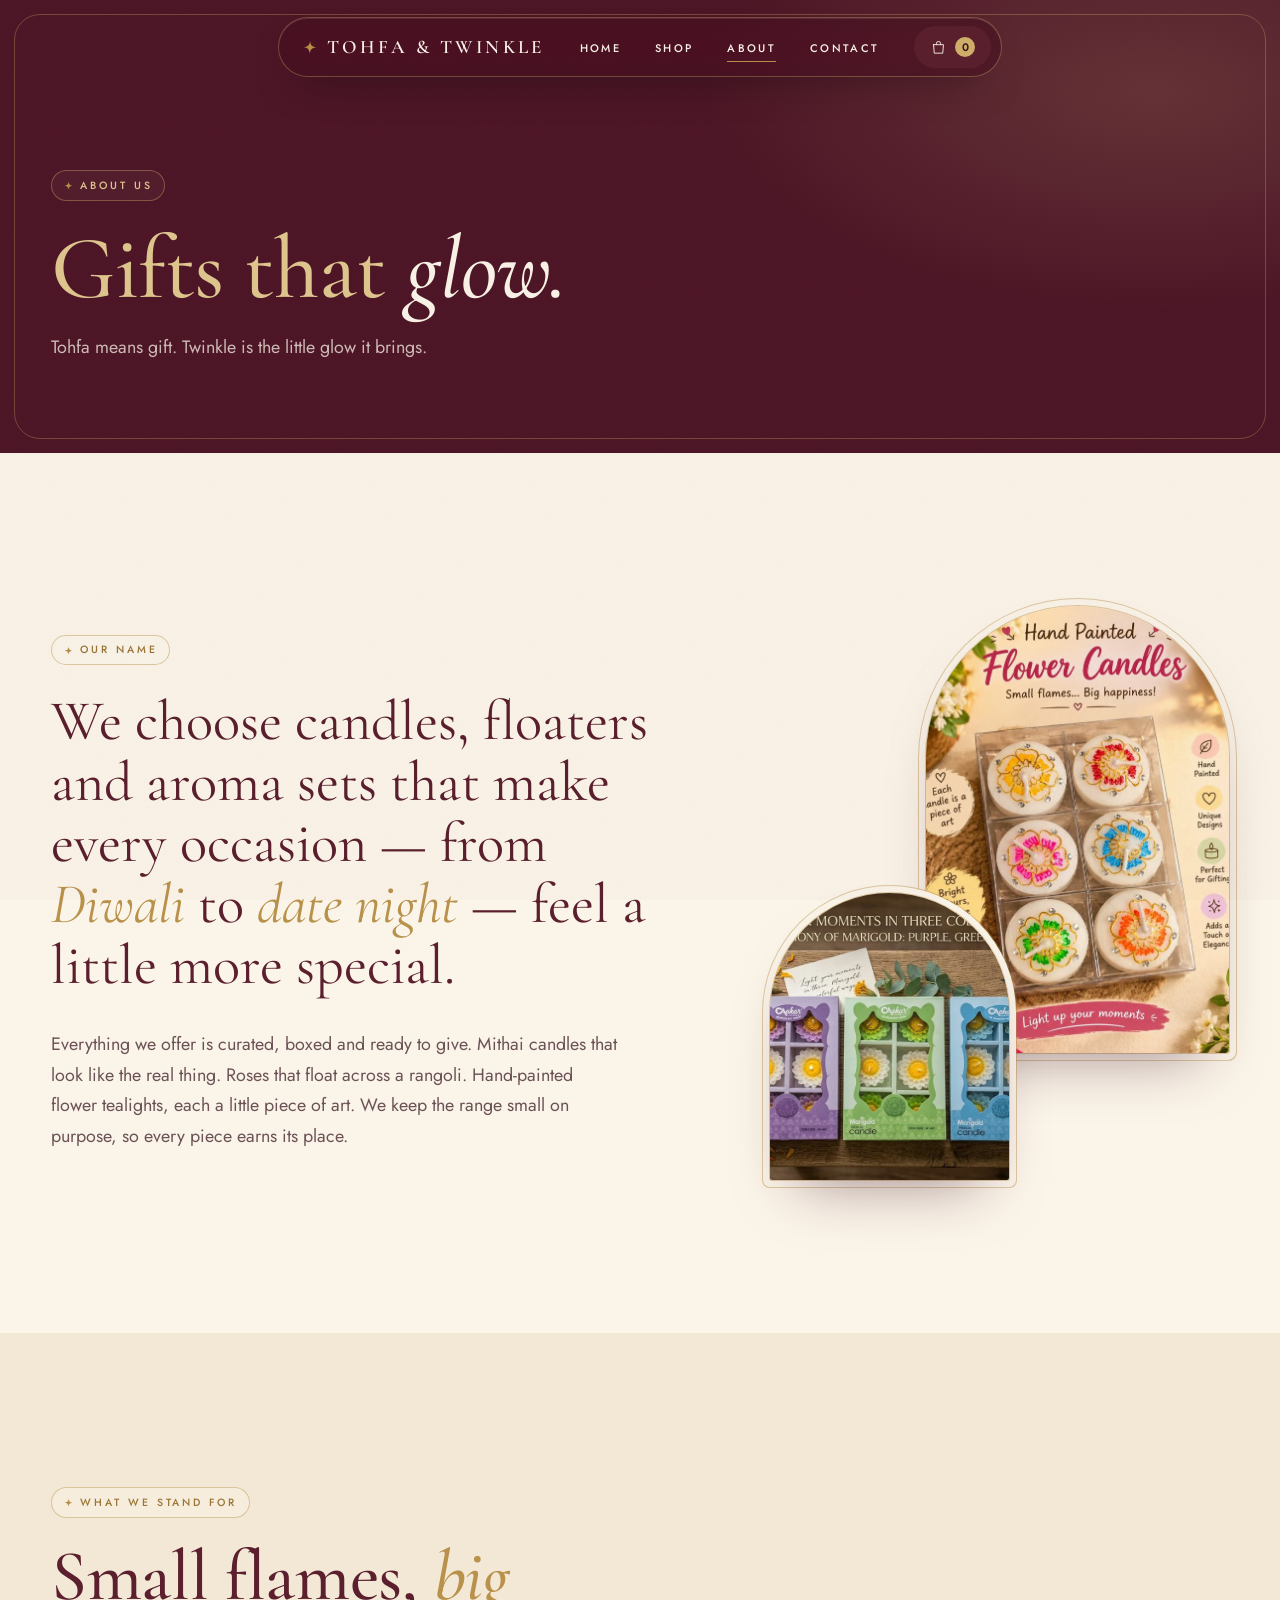
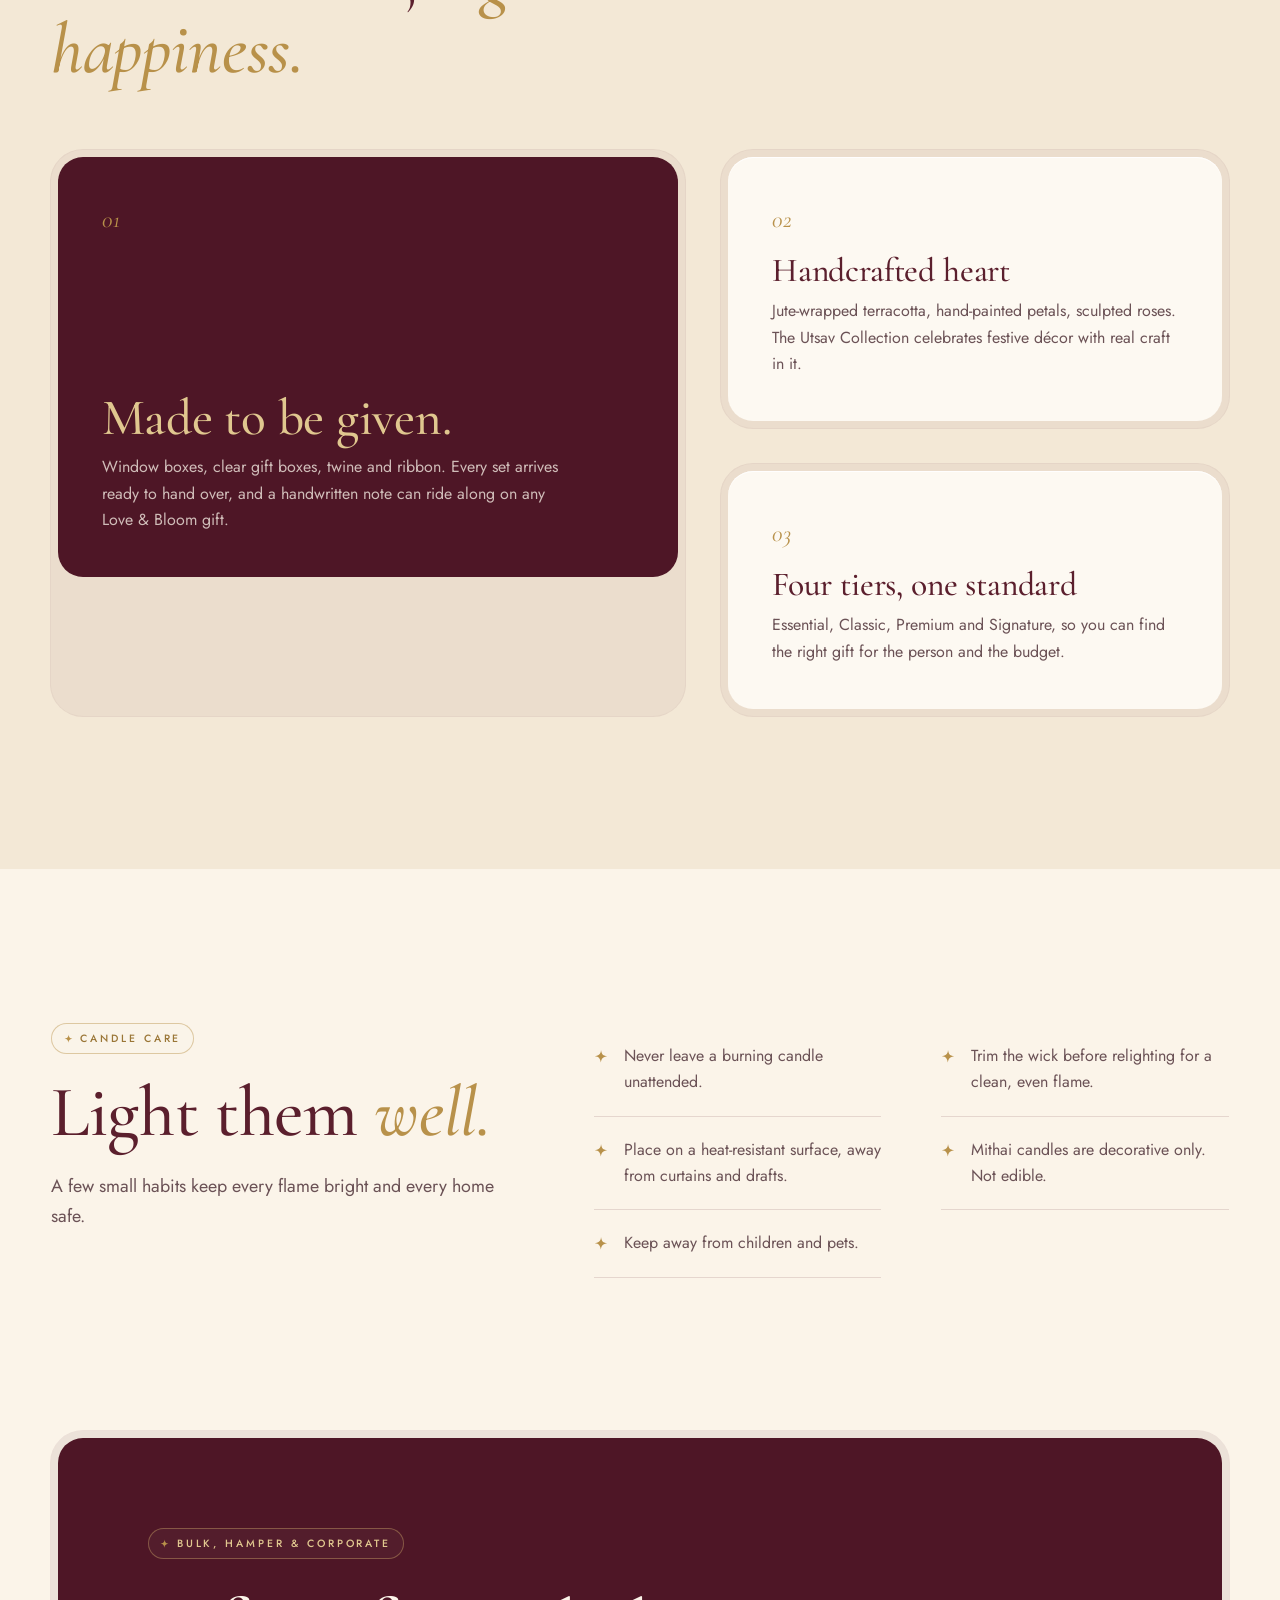
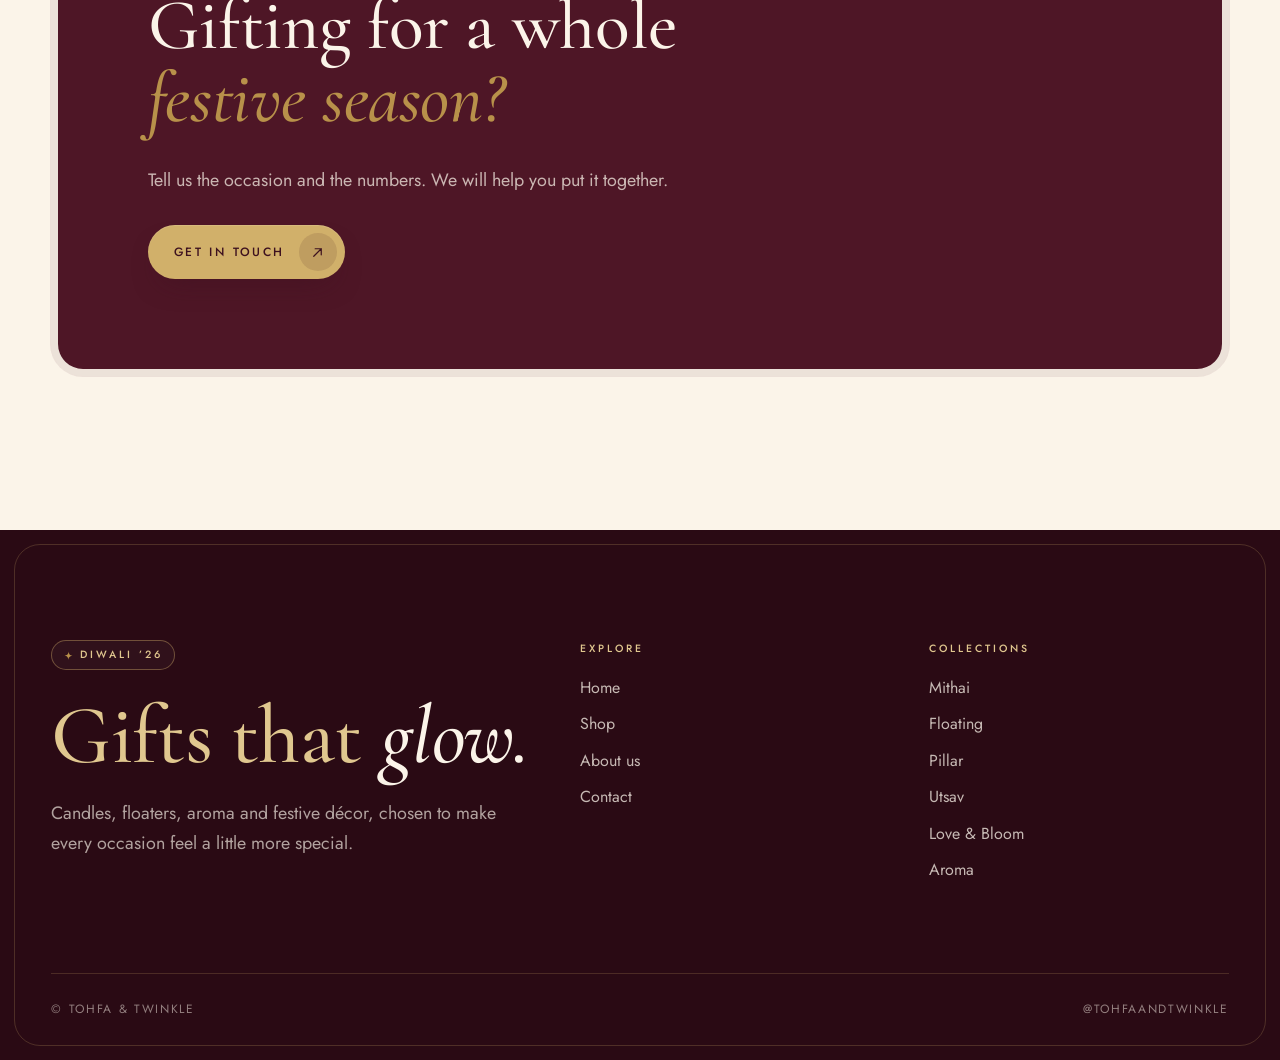
==== about.html @ af189e27 "Tohfa & Twinkle demo storefront Co-Authored-By: Claude Sonnet 5.5 <noreply@anthropic.com>" ====
<!doctype html>
<html lang="en" class="no-js">
<head>
<meta charset="utf-8">
<meta name="viewport" content="width=device-width,initial-scale=1,viewport-fit=cover">
<title>About Us — Tohfa & Twinkle</title>
<meta name="description" content="Tohfa means gift; twinkle is the little glow it brings. Meet the curated candles, floaters and aroma sets behind Tohfa & Twinkle.">
<meta name="theme-color" content="#4e1626">
<meta property="og:title" content="About Us — Tohfa & Twinkle">
<meta property="og:description" content="Tohfa means gift; twinkle is the little glow it brings. Meet the curated candles, floaters and aroma sets behind Tohfa & Twinkle.">
<meta property="og:image" content="img/ladoo.jpg">
<link rel="icon" href="favicon.svg" type="image/svg+xml">
<link rel="preconnect" href="https://fonts.googleapis.com">
<link rel="preconnect" href="https://fonts.gstatic.com" crossorigin>
<link href="https://fonts.googleapis.com/css2?family=Cormorant+Garamond:ital,wght@0,400;0,500;0,600;1,400;1,500&family=Jost:wght@400;500;600&display=swap" rel="stylesheet">
<link rel="stylesheet" href="css/styles.css">
</head>
<body data-page="about">
<header class="nav">
  <div class="nav-pill">
    <a class="brand" href="index.html" aria-label="Tohfa &amp; Twinkle home"><svg class="spark" viewBox="0 0 24 24" fill="currentColor" aria-hidden="true"><path d="M12 1.5C12.7 6.7 14.5 9.9 17.6 11.2C19.2 11.9 21 12.2 22.5 12.5C17.2 13.4 14.1 15.2 12.9 18.3C12.3 19.8 12 21.5 11.7 23C10.8 17.7 9 14.6 5.900 13.400C4.400 12.800 2.700 12.500 1.500 12.300C6.800 11.400 9.900 9.600 11.100 6.500C11.700 5 12 3.200 12 1.500Z"/></svg><span>TOHFA &amp; TWINKLE</span></a>
    <ul class="nav-links"><li><a href="index.html">Home</a></li><li><a href="shop.html">Shop</a></li><li><a href="about.html" aria-current=page>About</a></li><li><a href="contact.html">Contact</a></li></ul>
    <button class="cart-btn" data-cart-open aria-label="Open your gift box"><svg viewBox="0 0 24 24" fill="none" stroke="currentColor" stroke-width="1.3" stroke-linecap="round" stroke-linejoin="round" aria-hidden="true"><path d="M5 8h14l-1 12H6L5 8z"/><path d="M9 8V6.500a3 3 0 016 0V8"/></svg><span class="cart-count" data-cart-count>0</span></button>
    <button class="burger" aria-label="Menu" aria-expanded="false"><i></i><i></i></button>
  </div>
</header>
<nav class="overlay-menu" aria-label="Mobile">
  <a href="index.html" style="--i:0">Home</a><a href="shop.html" style="--i:1">Shop</a><a href="about.html" style="--i:2">About</a><a href="contact.html" style="--i:3">Contact</a>
  <small>@tohfaandtwinkle</small>
</nav>
<main id="main">
<section class="phead" data-dark>
  <div class="wrap">
    <span class="eyebrow dark rv"><svg class="spark" viewBox="0 0 24 24" fill="currentColor" aria-hidden="true"><path d="M12 1.5C12.7 6.7 14.5 9.9 17.6 11.2C19.2 11.9 21 12.2 22.5 12.5C17.2 13.4 14.1 15.2 12.9 18.3C12.3 19.8 12 21.5 11.7 23C10.8 17.7 9 14.6 5.900 13.400C4.400 12.800 2.700 12.500 1.500 12.300C6.800 11.400 9.900 9.600 11.100 6.500C11.700 5 12 3.200 12 1.500Z"/></svg>About us</span>
    <h1 class="rv" style="--i:1">Gifts that <em class="gold-i" style="color:var(--cream-100)">glow.</em></h1>
    <p class="lede rv" style="--i:2;max-width:56ch">Tohfa means gift. Twinkle is the little glow it brings.</p>
  </div>
</section>

<section class="section">
  <div class="wrap story">
    <div>
      <span class="eyebrow rv"><svg class="spark" viewBox="0 0 24 24" fill="currentColor" aria-hidden="true"><path d="M12 1.5C12.7 6.7 14.5 9.9 17.6 11.2C19.2 11.9 21 12.2 22.5 12.5C17.2 13.4 14.1 15.2 12.9 18.3C12.3 19.8 12 21.5 11.7 23C10.8 17.7 9 14.6 5.900 13.400C4.400 12.800 2.700 12.500 1.500 12.300C6.800 11.400 9.900 9.600 11.100 6.500C11.700 5 12 3.200 12 1.500Z"/></svg>Our name</span>
      <p class="bigq rv" style="--i:1;margin-top:26px">We choose candles, floaters and aroma sets that make every occasion &mdash; from <em>Diwali</em> to <em>date night</em> &mdash; feel a little more special.</p>
      <p class="lede rv" style="--i:2;margin-top:34px">Everything we offer is curated, boxed and ready to give. Mithai candles that look like the real thing. Roses that float across a rangoli. Hand-painted flower tealights, each a little piece of art. We keep the range small on purpose, so every piece earns its place.</p>
    </div>
    <div class="collage rv" style="--i:1" aria-hidden="true">
      <div class="arch a1"><img src="img/phool.jpg" alt="" loading="lazy" width="750" height="1000"></div>
      <div class="arch a2"><img src="img/marigold.jpg" alt="" loading="lazy" width="1000" height="750"></div>
    </div>
  </div>
</section>

<section class="section" style="background:var(--cream-200)">
  <div class="wrap">
    <div style="max-width:720px;margin-bottom:64px">
      <span class="eyebrow rv"><svg class="spark" viewBox="0 0 24 24" fill="currentColor" aria-hidden="true"><path d="M12 1.5C12.7 6.7 14.5 9.9 17.6 11.2C19.2 11.9 21 12.2 22.5 12.5C17.2 13.4 14.1 15.2 12.9 18.3C12.3 19.8 12 21.5 11.7 23C10.8 17.7 9 14.6 5.900 13.400C4.400 12.800 2.700 12.500 1.500 12.300C6.800 11.400 9.900 9.600 11.100 6.500C11.700 5 12 3.200 12 1.500Z"/></svg>What we stand for</span>
      <h2 class="display-l rv" style="--i:1;margin-top:22px">Small flames, <em class="gold-i">big happiness.</em></h2>
    </div>
    <div class="values">
      <div class="bezel on-dark rv" style="padding:7px"><div class="core val tall" style="border-radius:calc(2rem - 7px);box-shadow:none">
        <span class="num">01</span>
        <div><h3>Made to be given.</h3><p>Window boxes, clear gift boxes, twine and ribbon. Every set arrives ready to hand over, and a handwritten note can ride along on any Love &amp; Bloom gift.</p></div>
      </div></div>
      <div class="col">
        <div class="bezel rv" style="--i:1"><div class="core val"><span class="num">02</span><h3>Handcrafted heart</h3><p>Jute-wrapped terracotta, hand-painted petals, sculpted roses. The Utsav Collection celebrates festive d&eacute;cor with real craft in it.</p></div></div>
        <div class="bezel rv" style="--i:2"><div class="core val"><span class="num">03</span><h3>Four tiers, one standard</h3><p>Essential, Classic, Premium and Signature, so you can find the right gift for the person and the budget.</p></div></div>
      </div>
    </div>
  </div>
</section>

<section class="section">
  <div class="wrap split">
    <div class="sticky">
      <span class="eyebrow rv"><svg class="spark" viewBox="0 0 24 24" fill="currentColor" aria-hidden="true"><path d="M12 1.5C12.7 6.7 14.5 9.9 17.6 11.2C19.2 11.9 21 12.2 22.5 12.5C17.2 13.4 14.1 15.2 12.9 18.3C12.3 19.8 12 21.5 11.7 23C10.8 17.7 9 14.6 5.900 13.400C4.400 12.800 2.700 12.500 1.500 12.300C6.800 11.400 9.900 9.600 11.100 6.500C11.700 5 12 3.200 12 1.500Z"/></svg>Candle care</span>
      <h2 class="display-l rv" style="--i:1;margin:22px 0 22px">Light them <em class="gold-i">well.</em></h2>
      <p class="lede rv" style="--i:2">A few small habits keep every flame bright and every home safe.</p>
    </div>
    <ul class="care"><li class="rv"><svg class="spark" viewBox="0 0 24 24" fill="currentColor" aria-hidden="true"><path d="M12 1.5C12.7 6.7 14.5 9.9 17.6 11.2C19.2 11.9 21 12.2 22.5 12.5C17.2 13.4 14.1 15.2 12.9 18.3C12.3 19.8 12 21.5 11.7 23C10.8 17.7 9 14.6 5.900 13.400C4.400 12.800 2.700 12.500 1.500 12.300C6.800 11.400 9.900 9.600 11.100 6.500C11.700 5 12 3.200 12 1.500Z"/></svg><span>Never leave a burning candle unattended.</span></li><li class="rv"><svg class="spark" viewBox="0 0 24 24" fill="currentColor" aria-hidden="true"><path d="M12 1.5C12.7 6.7 14.5 9.9 17.6 11.2C19.2 11.9 21 12.2 22.5 12.5C17.2 13.4 14.1 15.2 12.9 18.3C12.3 19.8 12 21.5 11.7 23C10.8 17.7 9 14.6 5.900 13.400C4.400 12.800 2.700 12.500 1.500 12.300C6.800 11.400 9.900 9.600 11.100 6.500C11.700 5 12 3.200 12 1.500Z"/></svg><span>Place on a heat-resistant surface, away from curtains and drafts.</span></li><li class="rv"><svg class="spark" viewBox="0 0 24 24" fill="currentColor" aria-hidden="true"><path d="M12 1.5C12.7 6.7 14.5 9.9 17.6 11.2C19.2 11.9 21 12.2 22.5 12.5C17.2 13.4 14.1 15.2 12.9 18.3C12.3 19.8 12 21.5 11.7 23C10.8 17.7 9 14.6 5.900 13.400C4.400 12.800 2.700 12.500 1.500 12.300C6.800 11.400 9.900 9.600 11.100 6.500C11.700 5 12 3.200 12 1.500Z"/></svg><span>Keep away from children and pets.</span></li><li class="rv"><svg class="spark" viewBox="0 0 24 24" fill="currentColor" aria-hidden="true"><path d="M12 1.5C12.7 6.7 14.5 9.9 17.6 11.2C19.2 11.9 21 12.2 22.5 12.5C17.2 13.4 14.1 15.2 12.9 18.3C12.3 19.8 12 21.5 11.7 23C10.8 17.7 9 14.6 5.900 13.400C4.400 12.800 2.700 12.500 1.500 12.300C6.800 11.400 9.900 9.600 11.100 6.500C11.700 5 12 3.200 12 1.500Z"/></svg><span>Trim the wick before relighting for a clean, even flame.</span></li><li class="rv"><svg class="spark" viewBox="0 0 24 24" fill="currentColor" aria-hidden="true"><path d="M12 1.5C12.7 6.7 14.5 9.9 17.6 11.2C19.2 11.9 21 12.2 22.5 12.5C17.2 13.4 14.1 15.2 12.9 18.3C12.3 19.8 12 21.5 11.7 23C10.8 17.7 9 14.6 5.900 13.400C4.400 12.800 2.700 12.500 1.500 12.300C6.800 11.400 9.900 9.600 11.100 6.500C11.700 5 12 3.200 12 1.500Z"/></svg><span>Mithai candles are decorative only. Not edible.</span></li></ul>
  </div>
</section>

<section class="section" style="padding-top:0">
  <div class="wrap">
    <div class="bezel on-dark rv" style="padding:7px;background:rgba(61,17,31,.08)"><div class="core on-dark" style="background:var(--ox-800);padding:clamp(40px,7vw,100px);display:grid;gap:30px;justify-items:start;border-radius:calc(2rem - 7px);box-shadow:none">
      <span class="eyebrow dark"><svg class="spark" viewBox="0 0 24 24" fill="currentColor" aria-hidden="true"><path d="M12 1.5C12.7 6.7 14.5 9.9 17.6 11.2C19.2 11.9 21 12.2 22.5 12.5C17.2 13.4 14.1 15.2 12.9 18.3C12.3 19.8 12 21.5 11.7 23C10.8 17.7 9 14.6 5.900 13.400C4.400 12.800 2.700 12.500 1.500 12.300C6.800 11.400 9.900 9.600 11.100 6.500C11.700 5 12 3.200 12 1.500Z"/></svg>Bulk, hamper &amp; corporate</span>
      <h2 class="display-l" style="max-width:16ch">Gifting for a whole <em class="gold-i">festive season?</em></h2>
      <p class="lede">Tell us the occasion and the numbers. We will help you put it together.</p>
      <a class="btn gold" href="contact.html"><span>Get in touch</span><span class="ic"><svg viewBox="0 0 16 16" fill="none" stroke="currentColor" stroke-width="1.3" stroke-linecap="round" stroke-linejoin="round" aria-hidden="true"><path d="M4 12L12 4M5.500 4H12v6.500"/></svg></span></a>
    </div></div>
  </div>
</section>
</main>
<footer class="footer">
  <div class="wrap">
    <div class="fgrid">
      <div>
        <span class="eyebrow dark"><svg class="spark" viewBox="0 0 24 24" fill="currentColor" aria-hidden="true"><path d="M12 1.5C12.7 6.7 14.5 9.9 17.6 11.2C19.2 11.9 21 12.2 22.5 12.5C17.2 13.4 14.1 15.2 12.9 18.3C12.3 19.8 12 21.5 11.7 23C10.8 17.7 9 14.6 5.900 13.400C4.400 12.800 2.700 12.500 1.500 12.300C6.800 11.400 9.900 9.600 11.100 6.500C11.700 5 12 3.200 12 1.500Z"/></svg>Diwali &rsquo;26</span>
        <h2 style="margin-top:26px">Gifts that <em class="gold-i">glow.</em></h2>
        <p class="lede" style="margin-top:22px;color:rgba(251,244,233,.65)">Candles, floaters, aroma and festive d&eacute;cor, chosen to make every occasion feel a little more special.</p>
      </div>
      <div>
        <h5>Explore</h5>
        <ul><li><a href="index.html">Home</a></li><li><a href="shop.html">Shop</a></li><li><a href="about.html">About us</a></li><li><a href="contact.html">Contact</a></li></ul>
      </div>
      <div>
        <h5>Collections</h5>
        <ul><li><a href="shop.html?c=mithai">Mithai</a></li><li><a href="shop.html?c=floating">Floating</a></li><li><a href="shop.html?c=pillar">Pillar</a></li><li><a href="shop.html?c=utsav">Utsav</a></li><li><a href="shop.html?c=love">Love &amp; Bloom</a></li><li><a href="shop.html?c=aroma">Aroma</a></li></ul>
      </div>
    </div>
    <div class="fbase"><span>&copy; Tohfa &amp; Twinkle</span><a href="https://instagram.com/tohfaandtwinkle" target="_blank" rel="noopener">@tohfaandtwinkle</a></div>
  </div>
</footer>
<script src="js/config.js"></script>
<script src="js/catalog.js"></script>
<script src="js/main.js"></script>
</body>
</html>
---- css/styles.css ----
/* Tohfa & Twinkle — Editorial Luxury
   Palette sampled from the Diwali '26 catalogue: oxblood, antique gold, cream, sand. */
:root{
  --ox-950:#2a0a14; --ox-900:#3d111f; --ox-800:#4e1626; --ox-700:#5b1f2d; --ox-600:#74303f;
  --gold-300:#e0c78f; --gold-400:#d1b06a; --gold-500:#b8914a; --gold-600:#9a7637;
  --cream-50:#fdf9f2; --cream-100:#fbf4e9; --cream-200:#f3e8d6; --sand-300:#e8d8bd; --sand-500:#c9b08a;
  --ink:#2b1a1d; --ink-soft:#6b5256;
  --line:rgba(91,31,45,.14); --line-gold:rgba(184,145,74,.45);
  --ease:cubic-bezier(.32,.72,0,1);
  --f-display:"Cormorant Garamond","Times New Roman",serif;
  --f-body:"Jost","Helvetica Neue",sans-serif;
  --shadow-soft:0 30px 60px -28px rgba(61,17,31,.35);
  --gutter:clamp(16px,4vw,56px);
}
*,*::before,*::after{box-sizing:border-box}
html{scroll-behavior:smooth;-webkit-text-size-adjust:100%}
body{margin:0;background:var(--cream-100);color:var(--ink);font-family:var(--f-body);font-size:16px;line-height:1.65;font-weight:400;-webkit-font-smoothing:antialiased;overflow-x:hidden}
img{display:block;max-width:100%;height:auto}
a{color:inherit;text-decoration:none}
button{font:inherit;color:inherit;background:none;border:0;cursor:pointer;padding:0}
h1,h2,h3,h4{font-family:var(--f-display);font-weight:500;line-height:1.02;margin:0;letter-spacing:-.005em;color:var(--ox-700)}
p{margin:0}
:focus-visible{outline:2px solid var(--gold-500);outline-offset:3px;border-radius:6px}
.sr{position:absolute;width:1px;height:1px;overflow:hidden;clip:rect(0 0 0 0);white-space:nowrap}

/* paper grain — fixed, non-interactive, never on scrolling content */
body::after{content:"";position:fixed;inset:0;pointer-events:none;z-index:90;opacity:.05;mix-blend-mode:multiply;
  background-image:url("data:image/svg+xml;utf8,<svg xmlns='http://www.w3.org/2000/svg' width='160' height='160'><filter id='n'><feTurbulence type='fractalNoise' baseFrequency='.85' numOctaves='2' stitchTiles='stitch'/><feColorMatrix values='0 0 0 0 .2  0 0 0 0 .1  0 0 0 0 .1  0 0 0 .9 0'/></filter><rect width='100%' height='100%' filter='url(%23n)'/></svg>")}

.wrap{width:100%;max-width:1360px;margin:0 auto;padding-inline:var(--gutter)}
.section{padding-block:clamp(88px,12vw,168px)}
.eyebrow{display:inline-flex;align-items:center;gap:.7em;font-size:10.5px;letter-spacing:.28em;text-transform:uppercase;font-weight:500;padding:.55em 1.1em;border-radius:999px;border:1px solid var(--line-gold);color:var(--gold-600);background:rgba(251,244,233,.4)}
.eyebrow svg{width:9px;height:9px}
.on-dark .eyebrow,.eyebrow.dark{color:var(--gold-300);border-color:rgba(209,176,106,.4);background:rgba(255,255,255,.03)}
.tracked{letter-spacing:.3em;text-transform:uppercase;font-size:11px;font-weight:500}
.display-xl{font-size:clamp(3.4rem,8.4vw,8rem)}
.display-l{font-size:clamp(2.6rem,5.6vw,5rem)}
.display-m{font-size:clamp(2rem,3.6vw,3.2rem)}
.lede{font-size:clamp(1.05rem,1.4vw,1.25rem);color:var(--ink-soft);max-width:52ch;line-height:1.7}
em.gold,.gold-i{font-style:italic;color:var(--gold-500)}
.on-dark{background:var(--ox-800);color:var(--cream-100)}
.on-dark h1,.on-dark h2,.on-dark h3{color:var(--cream-100)}
.on-dark .lede{color:rgba(251,244,233,.72)}

/* ornament */
.spark{width:14px;height:14px;color:var(--gold-500);flex:none}
.rule-orn{display:flex;align-items:center;gap:16px;color:var(--gold-500)}
.rule-orn::before,.rule-orn::after{content:"";height:1px;flex:1;background:linear-gradient(90deg,transparent,var(--line-gold),transparent)}

/* buttons: pill + nested icon island */
.btn{--bg:var(--ox-700);--fg:var(--cream-100);display:inline-flex;align-items:center;gap:14px;padding:8px 8px 8px 26px;border-radius:999px;background:var(--bg);color:var(--fg);font-size:12px;letter-spacing:.2em;text-transform:uppercase;font-weight:500;transition:transform .6s var(--ease),background .6s var(--ease),box-shadow .6s var(--ease);box-shadow:inset 0 1px 0 rgba(255,255,255,.12),0 14px 28px -14px rgba(61,17,31,.55)}
.btn .ic{width:38px;height:38px;border-radius:50%;display:grid;place-items:center;background:rgba(255,255,255,.14);transition:transform .6s var(--ease),background .6s var(--ease)}
.btn .ic svg{width:15px;height:15px}
.btn:hover{background:var(--ox-900)}
.btn:hover .ic{transform:translate(3px,-1px) scale(1.06);background:var(--gold-500)}
.btn:active{transform:scale(.97)}
.btn.gold{--bg:var(--gold-400);--fg:var(--ox-900)}
.btn.gold .ic{background:rgba(61,17,31,.12)}
.btn.gold:hover{background:var(--gold-300)}
.btn.gold:hover .ic{background:var(--ox-800);color:var(--gold-300)}
.btn.ghost{--bg:transparent;--fg:var(--ox-700);box-shadow:none;border:1px solid var(--line-gold)}
.btn.ghost .ic{background:rgba(91,31,45,.07)}
.btn.ghost:hover{background:var(--ox-700);color:var(--cream-100)}
.on-dark .btn.ghost{--fg:var(--cream-100);border-color:rgba(209,176,106,.45)}
.on-dark .btn.ghost:hover{background:var(--cream-100);color:var(--ox-800)}
.link-u{position:relative;font-size:12px;letter-spacing:.2em;text-transform:uppercase;font-weight:500;padding-bottom:4px}
.link-u::after{content:"";position:absolute;left:0;right:0;bottom:0;height:1px;background:currentColor;transform-origin:right;transform:scaleX(.35);transition:transform .6s var(--ease)}
.link-u:hover::after{transform:scaleX(1);transform-origin:left}

/* double bezel */
.bezel{padding:7px;border-radius:2rem;background:rgba(91,31,45,.05);box-shadow:0 0 0 1px rgba(91,31,45,.09)}
.bezel>.core{border-radius:calc(2rem - 7px);background:var(--cream-50);box-shadow:inset 0 1px 0 rgba(255,255,255,.9);overflow:hidden}
.on-dark .bezel{background:rgba(255,255,255,.04);box-shadow:0 0 0 1px rgba(209,176,106,.22)}
.arch{border-radius:999px 999px 1.2rem 1.2rem;overflow:hidden}

/* reveal */
.rv{opacity:0;transform:translateY(46px);filter:blur(8px);transition:opacity 1s var(--ease),transform 1s var(--ease),filter 1s var(--ease);transition-delay:calc(var(--i,0)*90ms)}
.rv.in{opacity:1;transform:none;filter:none}
.no-js .rv{opacity:1;transform:none;filter:none}

/* NAV — floating glass island */
.nav{position:fixed;top:18px;left:0;right:0;z-index:60;display:flex;justify-content:center;pointer-events:none;padding-inline:12px}
.nav-pill{pointer-events:auto;display:flex;align-items:center;gap:clamp(14px,2.4vw,34px);padding:8px 10px 8px 24px;border-radius:999px;background:rgba(253,249,242,.72);-webkit-backdrop-filter:blur(18px) saturate(1.4);backdrop-filter:blur(18px) saturate(1.4);box-shadow:0 0 0 1px rgba(184,145,74,.35),inset 0 1px 0 rgba(255,255,255,.7),0 18px 40px -20px rgba(61,17,31,.4);transition:background .6s var(--ease),transform .6s var(--ease)}
.nav.over-dark .nav-pill{background:rgba(61,17,31,.55);box-shadow:0 0 0 1px rgba(209,176,106,.35),inset 0 1px 0 rgba(255,255,255,.1),0 18px 40px -20px rgba(0,0,0,.5)}
.brand{display:flex;align-items:center;gap:10px;font-family:var(--f-display);font-size:19px;font-weight:600;letter-spacing:.18em;color:var(--ox-700);white-space:nowrap}
.nav.over-dark .brand,.nav.over-dark .nav-links a{color:var(--cream-100)}
.nav-links{display:flex;gap:clamp(12px,2vw,28px);list-style:none;margin:0;padding:0}
.nav-links a{font-size:11px;letter-spacing:.22em;text-transform:uppercase;font-weight:500;padding:10px 4px;position:relative;color:var(--ox-700)}
.nav-links a::after{content:"";position:absolute;left:4px;right:4px;bottom:4px;height:1px;background:var(--gold-500);transform:scaleX(0);transition:transform .6s var(--ease)}
.nav-links a:hover::after,.nav-links a[aria-current=page]::after{transform:scaleX(1)}
.cart-btn{display:flex;align-items:center;gap:8px;height:42px;padding:0 16px;border-radius:999px;background:var(--ox-700);color:var(--cream-100);font-size:11px;letter-spacing:.2em;text-transform:uppercase;font-weight:500;transition:transform .5s var(--ease),background .5s var(--ease)}
.cart-btn:hover{background:var(--ox-900)}.cart-btn:active{transform:scale(.96)}
.cart-btn svg{width:17px;height:17px}
.cart-count{min-width:20px;height:20px;border-radius:10px;background:var(--gold-400);color:var(--ox-900);display:grid;place-items:center;font-size:11px;letter-spacing:0;padding:0 5px;font-weight:600;transition:transform .5s var(--ease)}
.cart-count.pop{transform:scale(1.4)}
.burger{display:none;width:42px;height:42px;border-radius:50%;position:relative;background:rgba(91,31,45,.08)}
.burger i{position:absolute;left:12px;right:12px;height:1.5px;background:var(--ox-700);transition:transform .7s var(--ease),opacity .4s}
.burger i:nth-child(1){top:16px}.burger i:nth-child(2){top:25px}
.nav.over-dark .burger i{background:var(--cream-100)}
.menu-open .burger i:nth-child(1){transform:translateY(4.5px) rotate(45deg)}
.menu-open .burger i:nth-child(2){transform:translateY(-4.5px) rotate(-45deg)}
.overlay-menu{position:fixed;inset:0;z-index:55;background:rgba(42,10,20,.94);-webkit-backdrop-filter:blur(24px);backdrop-filter:blur(24px);display:flex;flex-direction:column;justify-content:center;padding:0 var(--gutter);opacity:0;visibility:hidden;transition:opacity .7s var(--ease),visibility 0s .7s}
.menu-open .overlay-menu{opacity:1;visibility:visible;transition:opacity .7s var(--ease)}
.overlay-menu a{display:block;font-family:var(--f-display);font-size:clamp(2.8rem,13vw,5rem);color:var(--cream-100);line-height:1.15;transform:translateY(48px);opacity:0;transition:transform .9s var(--ease),opacity .9s var(--ease),color .4s;transition-delay:calc(var(--i)*70ms)}
.overlay-menu a:hover{color:var(--gold-300);font-style:italic}
.menu-open .overlay-menu a{transform:none;opacity:1}
.overlay-menu small{margin-top:40px;color:var(--gold-300);letter-spacing:.28em;text-transform:uppercase;font-size:11px}
@media(max-width:860px){.nav-links{display:none}.burger{display:block}.nav-pill{padding-left:18px;gap:12px}.brand{font-size:16px}}

/* HERO */
.hero{position:relative;min-height:100dvh;background:var(--ox-800);color:var(--cream-100);overflow:hidden;display:grid;align-items:center;padding-block:130px 90px}
.hero::before{content:"";position:absolute;inset:18px;border:1px solid rgba(209,176,106,.38);border-radius:28px;pointer-events:none}
.hero::after{content:"";position:absolute;inset:0;background:radial-gradient(60% 50% at 78% 38%,rgba(224,199,143,.2),transparent 70%),radial-gradient(40% 40% at 8% 90%,rgba(184,145,74,.15),transparent 70%);pointer-events:none}
.hero-grid{position:relative;z-index:1;display:grid;grid-template-columns:1.05fr .95fr;gap:clamp(24px,5vw,80px);align-items:center}
.hero h1{color:var(--gold-300);font-size:clamp(3rem,7.4vw,6.8rem);letter-spacing:.12em;text-transform:uppercase;margin:26px 0 8px;font-weight:500}
.hero h1 span{display:block}
.hero h1 .amp{font-style:italic;color:var(--cream-100);font-size:.5em;line-height:.8;letter-spacing:0;text-transform:none;padding-left:.35em}
.hero .tag{font-family:var(--f-display);font-style:italic;font-size:clamp(1.6rem,2.6vw,2.4rem);color:var(--cream-100);margin-bottom:26px}
.hero p.lede{margin-bottom:38px;color:rgba(251,244,233,.78)}
.hero-ctas{display:flex;flex-wrap:wrap;gap:14px;align-items:center}
.hero-stage{position:relative;height:min(78vh,700px);min-height:520px}
.hero-arch{position:absolute;overflow:hidden;border-radius:999px 999px 1.4rem 1.4rem;box-shadow:0 40px 70px -30px rgba(0,0,0,.65),0 0 0 1px rgba(209,176,106,.55),0 0 0 8px rgba(42,10,20,.5),0 0 0 9px rgba(209,176,106,.3)}
.hero-arch img{width:100%;height:100%;object-fit:cover}
.hero-arch.a{width:42%;height:72%;left:0;bottom:2%;animation:float 9s var(--ease) infinite alternate}
.hero-arch.b{width:44%;height:88%;left:30%;top:0;z-index:2;animation:float 11s var(--ease) -3s infinite alternate}
.hero-arch.c{width:40%;height:68%;right:0;bottom:6%;animation:float 10s var(--ease) -6s infinite alternate}
@keyframes float{from{transform:translateY(0)}to{transform:translateY(-14px)}}
.hero-badge{position:absolute;z-index:3;right:2%;top:6%;width:118px;height:118px;display:grid;place-items:center}
.hero-badge svg{position:absolute;inset:0;width:100%;height:100%;animation:spin 26s linear infinite}
.hero-badge .spark{width:22px;height:22px;color:var(--gold-300)}
@keyframes spin{to{transform:rotate(360deg)}}
.scroll-cue{position:absolute;left:50%;bottom:40px;transform:translateX(-50%);z-index:1;font-size:10px;letter-spacing:.3em;text-transform:uppercase;color:var(--gold-300);display:flex;flex-direction:column;align-items:center;gap:10px}
.scroll-cue i{width:1px;height:38px;background:linear-gradient(var(--gold-300),transparent);animation:drip 2.2s var(--ease) infinite;transform-origin:top}
@keyframes drip{0%{transform:scaleY(0)}60%{transform:scaleY(1)}100%{transform:scaleY(1);opacity:0}}
@media(max-width:900px){.hero{padding-block:120px 80px}.hero-grid{grid-template-columns:1fr}.hero-stage{height:420px;min-height:0;order:-1}.hero-badge{width:88px;height:88px}.scroll-cue{display:none}.hero::before{inset:10px;border-radius:20px}}

/* marquee */
.marquee{overflow:hidden;background:var(--cream-200);border-block:1px solid var(--line-gold);padding:20px 0}
.marquee-track{display:flex;width:max-content;animation:mq 46s linear infinite}
.marquee:hover .marquee-track{animation-play-state:paused}
.marquee-track span{display:flex;align-items:center;gap:36px;padding-right:36px;font-family:var(--f-display);font-size:clamp(1.4rem,2.4vw,2.1rem);color:var(--ox-700);white-space:nowrap}
.marquee-track span i{font-style:italic;color:var(--gold-600)}
@keyframes mq{to{transform:translateX(-50%)}}

/* intro split */
.split{display:grid;grid-template-columns:5fr 7fr;gap:clamp(32px,7vw,120px);align-items:start}
.sticky{position:sticky;top:120px}
@media(max-width:860px){.split{grid-template-columns:1fr}.sticky{position:static}}
.intro .display-l{margin:22px 0 28px}
.facts{display:grid;grid-template-columns:repeat(3,auto);gap:12px 40px;justify-content:start;margin-top:48px;border-top:1px solid var(--line);padding-top:26px}
.facts b{display:block;font-family:var(--f-display);font-size:2.8rem;color:var(--ox-700);font-weight:500;line-height:1}
.facts span{font-size:11px;letter-spacing:.2em;text-transform:uppercase;color:var(--ink-soft)}

/* collection list */
.clist{list-style:none;margin:0;padding:0;border-top:1px solid var(--line)}
.clist li a{display:grid;grid-template-columns:56px 1fr auto 48px;gap:18px;align-items:center;padding:26px 6px;border-bottom:1px solid var(--line);transition:padding .7s var(--ease),background .7s var(--ease)}
.clist .n{font-family:var(--f-display);font-style:italic;color:var(--gold-600);font-size:1.3rem}
.clist h3{font-size:clamp(1.7rem,2.8vw,2.5rem);transition:transform .7s var(--ease),color .5s}
.clist small{display:block;font-family:var(--f-display);font-style:italic;font-size:1.1rem;color:var(--ink-soft);margin-top:4px}
.clist .cnt{font-size:11px;letter-spacing:.2em;text-transform:uppercase;color:var(--ink-soft)}
.clist .go{width:44px;height:44px;border-radius:50%;border:1px solid var(--line-gold);display:grid;place-items:center;transition:background .6s var(--ease),transform .6s var(--ease),color .5s}
.clist .go svg{width:15px;height:15px}
.clist li a:hover{padding-inline:22px;background:linear-gradient(90deg,rgba(184,145,74,.1),transparent)}
.clist li a:hover h3{transform:translateX(8px);color:var(--ox-900)}
.clist li a:hover .go{background:var(--ox-700);color:var(--cream-100);transform:translate(4px,-2px) scale(1.06)}
@media(max-width:640px){.clist li a{grid-template-columns:34px 1fr 40px;gap:12px}.clist .cnt{display:none}}

/* product rail */
.rail-head{display:flex;justify-content:space-between;align-items:end;gap:24px;flex-wrap:wrap;margin-bottom:56px}
.rail{display:flex;gap:26px;overflow-x:auto;padding:14px var(--gutter) 40px;margin-inline:calc(var(--gutter)*-1);scroll-snap-type:x proximity;scroll-padding-inline:var(--gutter);scrollbar-width:thin;scrollbar-color:var(--gold-500) transparent}
.rail .pcard{flex:0 0 clamp(270px,26vw,360px);scroll-snap-align:start}
.rail-hint{font-size:11px;letter-spacing:.22em;text-transform:uppercase;color:var(--ink-soft)}

/* product card */
.pcard{position:relative;cursor:pointer;transition:transform .8s var(--ease)}
.pcard .bezel{transition:box-shadow .8s var(--ease),transform .8s var(--ease)}
.pcard:hover{transform:translateY(-6px)}
.pcard:hover .bezel{box-shadow:0 0 0 1px rgba(184,145,74,.55),var(--shadow-soft)}
.pimg{position:relative;overflow:hidden;aspect-ratio:3/4;background:var(--cream-200)}
.pimg img{width:100%;height:100%;object-fit:cover;transition:transform 1.4s var(--ease)}
.pcard:hover .pimg img{transform:scale(1.06)}
.chip{position:absolute;top:14px;left:14px;font-size:9.5px;letter-spacing:.22em;text-transform:uppercase;font-weight:600;padding:.5em 1em;border-radius:999px;background:var(--ox-700);color:var(--gold-300);box-shadow:inset 0 1px 0 rgba(255,255,255,.15)}
.chip.sig{background:var(--gold-400);color:var(--ox-900)}
.pbody{padding:22px 8px 8px}
.pmeta{font-size:10.5px;letter-spacing:.24em;text-transform:uppercase;color:var(--gold-600);font-weight:500}
.pbody h3{font-size:1.85rem;margin:6px 0 4px}
.psub{font-family:var(--f-display);font-style:italic;color:var(--ink-soft);font-size:1.12rem}
.pfoot{display:flex;justify-content:space-between;align-items:center;margin-top:20px;padding:6px 6px 0}
.price{font-family:var(--f-display);font-size:2rem;color:var(--ox-700);line-height:1;font-weight:600}
.price small{display:block;font-family:var(--f-body);font-size:10px;letter-spacing:.22em;text-transform:uppercase;color:var(--ink-soft);margin-top:6px;font-weight:500}
.add{display:inline-flex;align-items:center;gap:10px;padding:6px 6px 6px 18px;border-radius:999px;background:var(--ox-700);color:var(--cream-100);font-size:10.5px;letter-spacing:.2em;text-transform:uppercase;font-weight:500;transition:transform .5s var(--ease),background .5s var(--ease)}
.add .ic{width:32px;height:32px;border-radius:50%;background:rgba(255,255,255,.14);display:grid;place-items:center;transition:transform .5s var(--ease),background .5s}
.add .ic svg{width:13px;height:13px}
.add:hover{background:var(--ox-900)}.add:hover .ic{background:var(--gold-500);transform:rotate(90deg)}
.add:active{transform:scale(.95)}
.add.done{background:var(--gold-500);color:var(--ox-900)}
.add[disabled]{opacity:.5;cursor:not-allowed}

/* mithai feature */
.mithai{position:relative;overflow:hidden}
.mithai-grid{display:grid;grid-template-columns:1fr 1fr;gap:clamp(32px,6vw,100px);align-items:center}
.mithai .frame{position:relative}
.mithai .frame .bezel{transform:rotate(-2.5deg)}
.mithai .frame .bezel+.bezel{position:absolute;width:46%;right:-4%;bottom:-8%;transform:rotate(4deg)}
.stamp{display:inline-flex;gap:14px;align-items:center;margin-top:34px;padding:14px 22px 14px 14px;border-radius:999px;border:1px dashed rgba(209,176,106,.55);font-family:var(--f-display);font-style:italic;font-size:1.2rem;color:var(--gold-300)}
.stamp i{width:34px;height:34px;border-radius:50%;background:var(--gold-400);color:var(--ox-900);display:grid;place-items:center;font-style:normal;font-family:var(--f-body);font-weight:600;font-size:15px}
@media(max-width:860px){.mithai-grid{grid-template-columns:1fr}.mithai .frame .bezel,.mithai .frame .bezel+.bezel{transform:none}.mithai .frame .bezel+.bezel{position:relative;width:60%;right:auto;bottom:auto;margin:-60px 0 0 auto}}

/* tiers */
.tiers{display:grid;grid-template-columns:repeat(4,1fr);gap:0;margin-top:70px;border-top:1px solid var(--line-gold);position:relative}
.tier{padding:30px 24px 10px 0;position:relative}
.tier::before{content:"";position:absolute;top:-6px;left:0;width:11px;height:11px;border-radius:50%;background:var(--cream-100);border:1px solid var(--gold-500);transition:background .6s var(--ease),transform .6s var(--ease)}
.tier:hover::before{background:var(--gold-500);transform:scale(1.4)}
.tier .tracked{color:var(--gold-600)}
.tier h3{font-size:2rem;margin:10px 0 6px}
.tier p{font-family:var(--f-display);font-style:italic;font-size:1.2rem;color:var(--ink-soft);line-height:1.3;max-width:20ch}
.tier:nth-child(2){padding-top:60px}.tier:nth-child(3){padding-top:90px}.tier:nth-child(4){padding-top:120px}
@media(max-width:760px){.tiers{grid-template-columns:1fr;border-top:0;border-left:1px solid var(--line-gold);margin-left:6px}.tier,.tier:nth-child(n){padding:0 0 34px 28px}.tier::before{top:6px;left:-6px}}

/* hamper / note pair */
.pair{display:grid;grid-template-columns:1.2fr 1fr;gap:clamp(18px,3vw,40px)}
.note{padding:clamp(28px,4vw,56px);display:flex;flex-direction:column;justify-content:space-between;gap:36px;min-height:320px}
.note h3{font-size:clamp(2rem,3.4vw,3rem)}
.note p{color:var(--ink-soft);max-width:44ch}
.note.dark{background:var(--ox-800);color:var(--cream-100)}
.note.dark h3{color:var(--gold-300)}.note.dark p{color:rgba(251,244,233,.75)}
@media(max-width:860px){.pair{grid-template-columns:1fr}}

/* steps */
.steps{list-style:none;margin:0;padding:0;counter-reset:s}
.steps li{display:grid;grid-template-columns:72px 1fr;gap:20px;padding:28px 0;border-bottom:1px solid var(--line)}
.steps li:first-child{border-top:1px solid var(--line)}
.steps li::before{counter-increment:s;content:counter(s,decimal-leading-zero);font-family:var(--f-display);font-style:italic;font-size:2.4rem;color:var(--gold-500);line-height:1}
.steps h4{font-size:1.9rem;margin-bottom:6px}
.steps p{color:var(--ink-soft);max-width:48ch}

/* page head */
.phead{position:relative;background:var(--ox-800);color:var(--cream-100);padding:170px 0 90px;overflow:hidden}
.phead::before{content:"";position:absolute;inset:14px;border:1px solid rgba(209,176,106,.32);border-radius:26px;pointer-events:none}
.phead::after{content:"";position:absolute;inset:0;background:radial-gradient(50% 70% at 90% 20%,rgba(224,199,143,.16),transparent 70%);pointer-events:none}
.phead .wrap{position:relative;z-index:1}
.phead h1{color:var(--gold-300);margin:22px 0 18px;font-size:clamp(3rem,7vw,6.2rem)}
.phead .lede{color:rgba(251,244,233,.75)}
@media(max-width:640px){.phead{padding:140px 0 64px}.phead::before{inset:8px;border-radius:18px}}

/* SHOP */
.toolbar{position:sticky;top:78px;z-index:30;padding:10px 0;margin-bottom:34px}
.toolbar-in{display:flex;gap:14px;align-items:center;justify-content:space-between;flex-wrap:wrap;padding:8px;border-radius:999px;background:rgba(253,249,242,.8);-webkit-backdrop-filter:blur(16px);backdrop-filter:blur(16px);box-shadow:0 0 0 1px rgba(184,145,74,.3),0 16px 36px -22px rgba(61,17,31,.4)}
.pills{display:flex;gap:4px;overflow-x:auto;scrollbar-width:none;max-width:100%;padding:2px}
.pills::-webkit-scrollbar{display:none}
.pill{position:relative;white-space:nowrap;padding:11px 18px;border-radius:999px;font-size:11px;letter-spacing:.18em;text-transform:uppercase;font-weight:500;color:var(--ox-700);transition:color .5s var(--ease),background .5s var(--ease)}
.pill:hover{background:rgba(91,31,45,.07)}
.pill[aria-pressed=true]{background:var(--ox-700);color:var(--cream-100)}
.pill sup{font-size:9px;margin-left:5px;opacity:.65}
.sort{display:flex;align-items:center;gap:8px;padding-right:8px;font-size:11px;letter-spacing:.18em;text-transform:uppercase;color:var(--ink-soft)}
.sort select{appearance:none;background:transparent;border:1px solid var(--line-gold);border-radius:999px;padding:10px 34px 10px 16px;font:inherit;color:var(--ox-700);letter-spacing:.14em;cursor:pointer;background-image:url("data:image/svg+xml;utf8,<svg xmlns='http://www.w3.org/2000/svg' width='10' height='6' fill='none' stroke='%235b1f2d' stroke-width='1.3'><path d='M1 1l4 4 4-4'/></svg>");background-repeat:no-repeat;background-position:right 14px center}
.tierbar{display:flex;gap:10px;flex-wrap:wrap;align-items:center;margin-bottom:34px}
.tierbar .tracked{color:var(--ink-soft);margin-right:6px}
.tchip{padding:8px 16px;border-radius:999px;border:1px solid var(--line-gold);font-size:10.5px;letter-spacing:.2em;text-transform:uppercase;color:var(--ox-700);transition:all .5s var(--ease)}
.tchip[aria-pressed=true]{background:var(--gold-400);border-color:var(--gold-400);color:var(--ox-900)}
.grid{display:grid;grid-template-columns:repeat(4,1fr);gap:clamp(18px,2.4vw,34px) clamp(16px,2vw,28px);align-items:start}
.grid .pcard:nth-child(4n+2){margin-top:56px}
.grid .pcard:nth-child(4n+4){margin-top:28px}
@media(max-width:1180px){.grid{grid-template-columns:repeat(3,1fr)}.grid .pcard:nth-child(n){margin-top:0}.grid .pcard:nth-child(3n+2){margin-top:44px}}
@media(max-width:820px){.grid{grid-template-columns:repeat(2,1fr)}.grid .pcard:nth-child(n){margin-top:0}.grid .pcard:nth-child(2n){margin-top:36px}}
@media(max-width:520px){.grid{grid-template-columns:1fr}.grid .pcard:nth-child(n){margin-top:0}.toolbar{top:74px}.toolbar-in{border-radius:28px}.sort{width:100%;justify-content:space-between;padding:0 8px 6px}}
.skel{aspect-ratio:3/4.6;border-radius:2rem;background:linear-gradient(100deg,var(--cream-200) 30%,var(--cream-50) 50%,var(--cream-200) 70%);background-size:300% 100%;animation:shim 1.6s linear infinite}
@keyframes shim{from{background-position:100% 0}to{background-position:-100% 0}}
.state{grid-column:1/-1;text-align:center;padding:90px 20px;border:1px dashed var(--line-gold);border-radius:2rem}
.state h3{font-size:2.2rem;margin:14px 0 8px}
.state p{color:var(--ink-soft);max-width:40ch;margin:0 auto 24px}
.banner{display:flex;gap:12px;align-items:center;justify-content:center;text-align:center;padding:12px 18px;border-radius:999px;background:var(--cream-200);border:1px solid var(--line-gold);font-size:13px;color:var(--ink-soft);margin-bottom:28px}
.banner.err{background:#f6e3de;border-color:#d9a89c;color:#7a2a1c}
.footnote{margin-top:70px;padding:26px 30px;border-radius:2rem;background:var(--cream-200);display:flex;gap:18px;align-items:flex-start;color:var(--ink-soft)}
.footnote b{color:var(--ox-700);font-family:var(--f-display);font-size:1.5rem;font-weight:500;display:block;line-height:1.1;margin-bottom:4px}

/* modal */
.modal{position:fixed;inset:0;z-index:70;display:grid;place-items:center;padding:16px;background:rgba(42,10,20,.6);-webkit-backdrop-filter:blur(8px);backdrop-filter:blur(8px);opacity:0;visibility:hidden;transition:opacity .6s var(--ease),visibility 0s .6s}
.modal.open{opacity:1;visibility:visible;transition:opacity .6s var(--ease)}
.modal .bezel{width:min(980px,100%);max-height:calc(100dvh - 32px);transform:translateY(40px) scale(.97);transition:transform .8s var(--ease);background:rgba(251,244,233,.14)}
.modal.open .bezel{transform:none}
.modal .core{display:grid;grid-template-columns:1fr 1fr;max-height:calc(100dvh - 46px);overflow:auto}
.modal .mimg{background:var(--cream-200);min-height:100%}
.modal .mimg img{width:100%;height:100%;object-fit:cover}
.modal .mtxt{padding:clamp(26px,4vw,52px);display:flex;flex-direction:column;gap:18px}
.modal h2{font-size:clamp(2.2rem,4vw,3.4rem)}
.dl{display:grid;gap:14px;margin:6px 0}
.dl div{border-top:1px solid var(--line);padding-top:12px}
.dl dt{font-size:10px;letter-spacing:.26em;text-transform:uppercase;color:var(--gold-600);font-weight:600;margin-bottom:4px}
.dl dd{margin:0;color:var(--ink-soft)}
.x{position:absolute;top:18px;right:18px;width:44px;height:44px;border-radius:50%;background:rgba(251,244,233,.9);display:grid;place-items:center;box-shadow:0 0 0 1px var(--line-gold);transition:transform .6s var(--ease)}
.x:hover{transform:rotate(90deg)}.x svg{width:16px;height:16px}
.modal .bezel{position:relative}
@media(max-width:760px){.modal .core{grid-template-columns:1fr}.modal .mimg{aspect-ratio:4/3;min-height:0}}

/* cart drawer */
.scrim{position:fixed;inset:0;z-index:72;background:rgba(42,10,20,.5);opacity:0;visibility:hidden;transition:opacity .6s var(--ease),visibility 0s .6s}
.drawer{position:fixed;top:12px;right:12px;bottom:12px;z-index:73;width:min(440px,calc(100vw - 24px));border-radius:2rem;background:var(--cream-50);box-shadow:0 0 0 1px var(--line-gold),0 40px 80px -30px rgba(0,0,0,.6);display:flex;flex-direction:column;transform:translateX(112%);transition:transform .9s var(--ease)}
.cart-open .scrim{opacity:1;visibility:visible;transition:opacity .6s var(--ease)}
.cart-open .drawer{transform:none}
.dr-head{display:flex;justify-content:space-between;align-items:center;padding:26px 28px 18px;border-bottom:1px solid var(--line)}
.dr-head h2{font-size:2rem}
.dr-body{flex:1;overflow:auto;padding:8px 28px}
.line{display:grid;grid-template-columns:76px 1fr auto;gap:16px;padding:18px 0;border-bottom:1px solid var(--line);align-items:center}
.line img{width:76px;height:96px;object-fit:cover;border-radius:14px 14px 8px 8px}
.line h4{font-size:1.3rem;line-height:1.1}
.line small{display:block;font-size:10px;letter-spacing:.2em;text-transform:uppercase;color:var(--ink-soft);margin-top:4px}
.qty{display:inline-flex;align-items:center;gap:2px;margin-top:10px;border:1px solid var(--line-gold);border-radius:999px;padding:2px}
.qty button{width:28px;height:28px;border-radius:50%;display:grid;place-items:center;transition:background .4s}
.qty button:hover{background:rgba(91,31,45,.08)}
.qty span{min-width:22px;text-align:center;font-size:13px;font-weight:500}
.line .lp{font-family:var(--f-display);font-size:1.4rem;color:var(--ox-700);font-weight:600;align-self:start}
.dr-empty{text-align:center;padding:70px 10px;color:var(--ink-soft)}
.dr-empty h3{font-size:1.9rem;margin:12px 0 6px}
.dr-foot{padding:22px 28px 28px;border-top:1px solid var(--line);display:grid;gap:14px}
.tot{display:flex;justify-content:space-between;align-items:baseline}
.tot b{font-family:var(--f-display);font-size:2.2rem;color:var(--ox-700);font-weight:600}
.dr-foot .btn{justify-content:space-between;width:100%}
.dr-note{font-size:12px;color:var(--ink-soft);text-align:center}
.cerr{font-size:13px;color:#7a2a1c;background:#f6e3de;border-radius:14px;padding:10px 14px}
.toast{position:fixed;left:50%;bottom:26px;z-index:80;transform:translate(-50%,30px);opacity:0;pointer-events:none;background:var(--ox-900);color:var(--cream-100);padding:12px 22px;border-radius:999px;font-size:13px;letter-spacing:.04em;box-shadow:0 0 0 1px rgba(209,176,106,.4),0 20px 40px -16px rgba(0,0,0,.6);transition:transform .7s var(--ease),opacity .5s var(--ease);display:flex;gap:10px;align-items:center}
.toast.show{transform:translate(-50%,0);opacity:1}
.toast .spark{color:var(--gold-300)}

/* about */
.story{display:grid;grid-template-columns:7fr 5fr;gap:clamp(30px,6vw,100px);align-items:center}
.story .bigq{font-family:var(--f-display);font-size:clamp(2rem,4.4vw,3.8rem);line-height:1.08;color:var(--ox-700)}
.story .bigq em{color:var(--gold-500)}
.collage{position:relative;aspect-ratio:4/5}
.collage .arch{position:absolute;box-shadow:0 30px 60px -30px rgba(61,17,31,.5),0 0 0 1px var(--line-gold),0 0 0 7px var(--cream-100),0 0 0 8px var(--line-gold)}
.collage .arch img{width:100%;height:100%;object-fit:cover}
.collage .a1{width:66%;height:78%;right:0;top:0}
.collage .a2{width:52%;height:50%;left:0;bottom:0}
@media(max-width:860px){.story{grid-template-columns:1fr}.collage{max-width:420px;margin-inline:auto;width:100%}}
.values{display:grid;grid-template-columns:1.25fr 1fr;gap:clamp(18px,3vw,36px)}
.values .col{display:grid;gap:clamp(18px,3vw,36px)}
.val{padding:clamp(26px,3.4vw,44px)}
.val h3{font-size:2.1rem;margin:14px 0 10px}
.val p{color:var(--ink-soft);max-width:46ch}
.val .num{font-family:var(--f-display);font-style:italic;color:var(--gold-500);font-size:1.5rem}
.val.tall{display:flex;flex-direction:column;justify-content:space-between;min-height:420px;background:var(--ox-800)}
.val.tall h3{color:var(--gold-300);font-size:clamp(2.4rem,4vw,3.4rem)}.val.tall p{color:rgba(251,244,233,.75)}
@media(max-width:860px){.values{grid-template-columns:1fr}.val.tall{min-height:0;gap:40px}}
.care{columns:2;column-gap:60px;list-style:none;padding:0;margin:0}
.care li{break-inside:avoid;display:flex;gap:16px;padding:20px 0;border-bottom:1px solid var(--line);color:var(--ink-soft)}
.care .spark{margin-top:6px}
@media(max-width:700px){.care{columns:1}}

/* contact */
.cgrid{display:grid;grid-template-columns:5fr 6fr;gap:clamp(30px,6vw,100px);align-items:start}
@media(max-width:900px){.cgrid{grid-template-columns:1fr}}
.chan{display:grid;gap:14px;margin-top:40px}
.chan a{display:grid;grid-template-columns:52px 1fr 36px;gap:16px;align-items:center;padding:18px 20px;border-radius:1.6rem;background:var(--cream-50);box-shadow:0 0 0 1px var(--line),inset 0 1px 0 #fff;transition:transform .7s var(--ease),box-shadow .7s var(--ease)}
.chan a:hover{transform:translateX(8px);box-shadow:0 0 0 1px var(--line-gold),var(--shadow-soft)}
.chan .ci{width:52px;height:52px;border-radius:50%;background:var(--ox-700);color:var(--gold-300);display:grid;place-items:center}
.chan .ci svg{width:22px;height:22px}
.chan b{display:block;font-family:var(--f-display);font-size:1.5rem;font-weight:500;color:var(--ox-700);line-height:1.1}
.chan small{color:var(--ink-soft);font-size:13px}
.form{padding:clamp(24px,3.4vw,46px);display:grid;gap:22px}
.field{display:grid;gap:8px}
.field label{font-size:10.5px;letter-spacing:.24em;text-transform:uppercase;font-weight:600;color:var(--ox-700)}
.field input,.field select,.field textarea{width:100%;font:inherit;color:var(--ink);padding:15px 18px;border-radius:16px;border:1px solid var(--sand-300);background:var(--cream-100);transition:border-color .4s,box-shadow .4s,background .4s;appearance:none}
.field textarea{min-height:140px;resize:vertical}
.field input:focus,.field select:focus,.field textarea:focus{outline:none;border-color:var(--gold-500);box-shadow:0 0 0 4px rgba(184,145,74,.18);background:#fff}
.field .help{font-size:12.5px;color:var(--ink-soft)}
.field .err{font-size:12.5px;color:#a3321f;display:none}
.field.bad input,.field.bad select,.field.bad textarea{border-color:#c4533e}
.field.bad .err{display:block}
.two{display:grid;grid-template-columns:1fr 1fr;gap:18px}
@media(max-width:560px){.two{grid-template-columns:1fr}}
.sent{display:none;text-align:center;padding:40px 10px}
.sent.show{display:block}
.sent h3{font-size:2.4rem;margin:14px 0 8px}

/* footer */
.footer{background:var(--ox-950);color:var(--cream-100);padding:110px 0 40px;position:relative;overflow:hidden}
.footer::before{content:"";position:absolute;inset:14px;border:1px solid rgba(209,176,106,.22);border-radius:26px;pointer-events:none}
.fgrid{display:grid;grid-template-columns:1.6fr 1fr 1fr;gap:50px;position:relative}
.footer h2{color:var(--gold-300);font-size:clamp(3rem,6.5vw,6rem);line-height:.95}
.footer h2 em{color:var(--cream-100)}
.footer h5{font-size:10.5px;letter-spacing:.28em;text-transform:uppercase;color:var(--gold-300);margin:0 0 18px;font-weight:500}
.footer ul{list-style:none;margin:0;padding:0;display:grid;gap:10px}
.footer li a{color:rgba(251,244,233,.75);transition:color .4s,padding .5s var(--ease)}
.footer li a:hover{color:var(--gold-300);padding-left:6px}
.fbase{margin-top:90px;padding-top:26px;border-top:1px solid rgba(209,176,106,.2);display:flex;justify-content:space-between;gap:12px;flex-wrap:wrap;font-size:12px;letter-spacing:.14em;text-transform:uppercase;color:rgba(251,244,233,.5);position:relative}
@media(max-width:760px){.fgrid{grid-template-columns:1fr 1fr}.fgrid>:first-child{grid-column:1/-1}.footer{padding-top:90px}}

/* result pages */
.result{min-height:100dvh;display:grid;place-items:center;padding:140px var(--gutter) 80px;text-align:center}
.result h1{font-size:clamp(3rem,7vw,6rem);margin:20px 0}

@media(prefers-reduced-motion:reduce){
  *,*::before,*::after{animation-duration:.01ms!important;animation-iteration-count:1!important;transition-duration:.01ms!important}
  .rv{opacity:1;transform:none;filter:none}
}

[hidden]{display:none!important}
.qty svg{width:12px;height:12px}
.cart-open .toast{opacity:0!important}
@media(max-width:480px){.nav-pill{max-width:100%;gap:8px;padding:6px 6px 6px 14px}.brand{font-size:13.5px;letter-spacing:.1em;gap:6px}.cart-btn{height:38px;padding:0 12px}.burger{width:38px;height:38px}.burger i{left:10px;right:10px}.burger i:nth-child(1){top:14px}.burger i:nth-child(2){top:22px}.menu-open .burger i:nth-child(1){transform:translateY(4px) rotate(45deg)}.menu-open .burger i:nth-child(2){transform:translateY(-4px) rotate(-45deg)}}
@media(max-width:520px){.toolbar{position:static}}
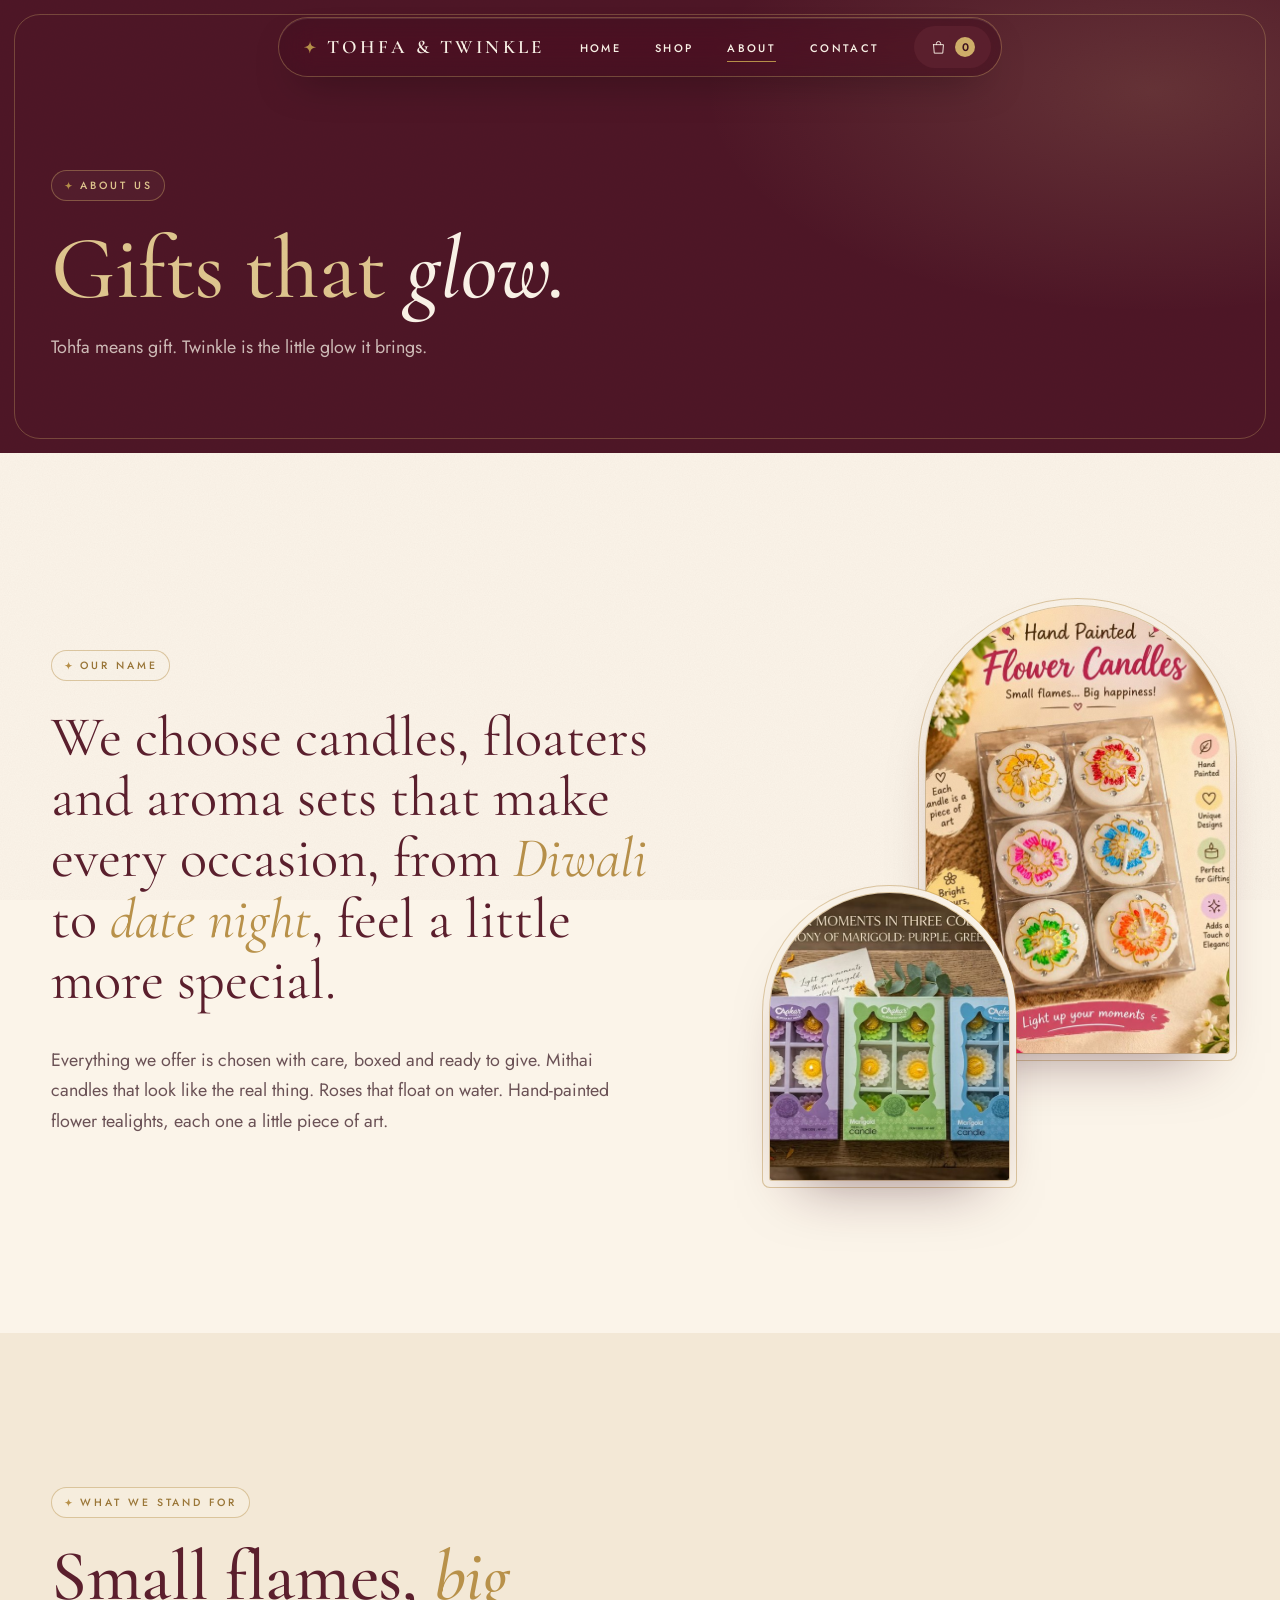
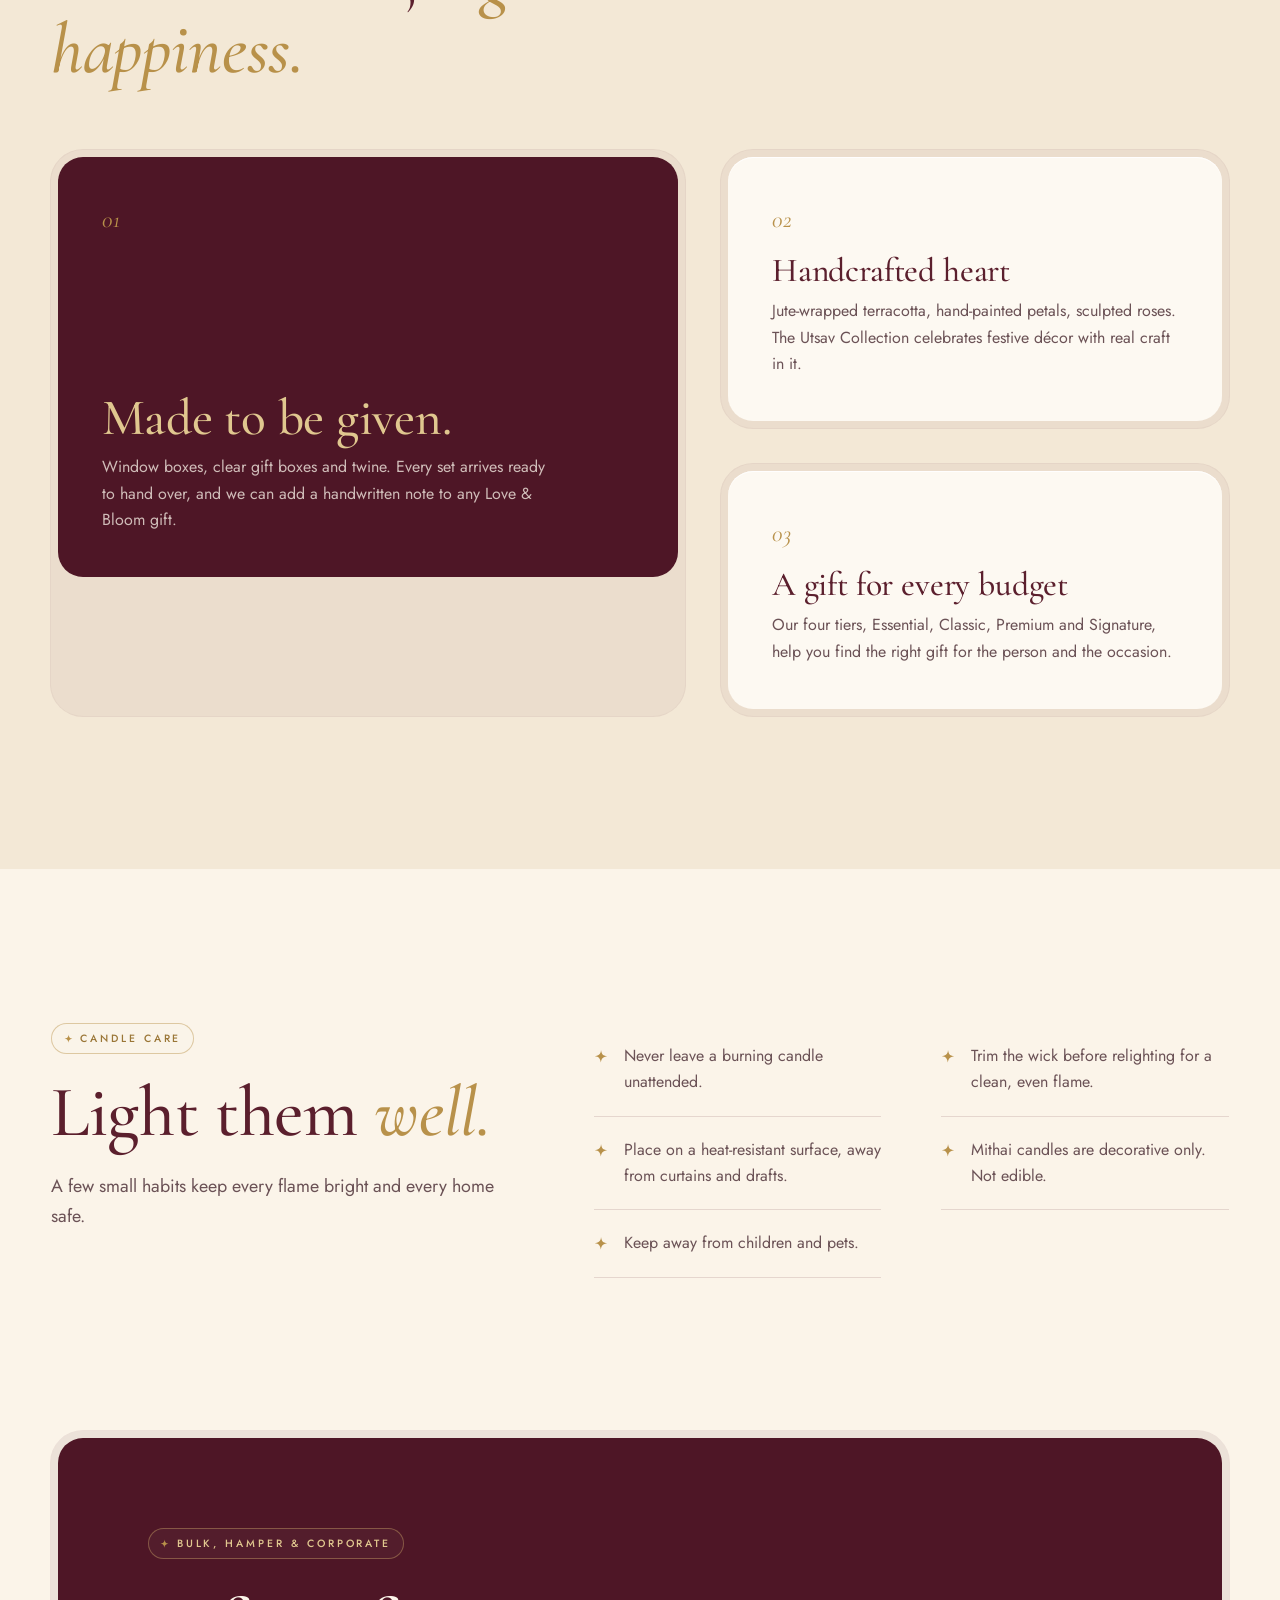
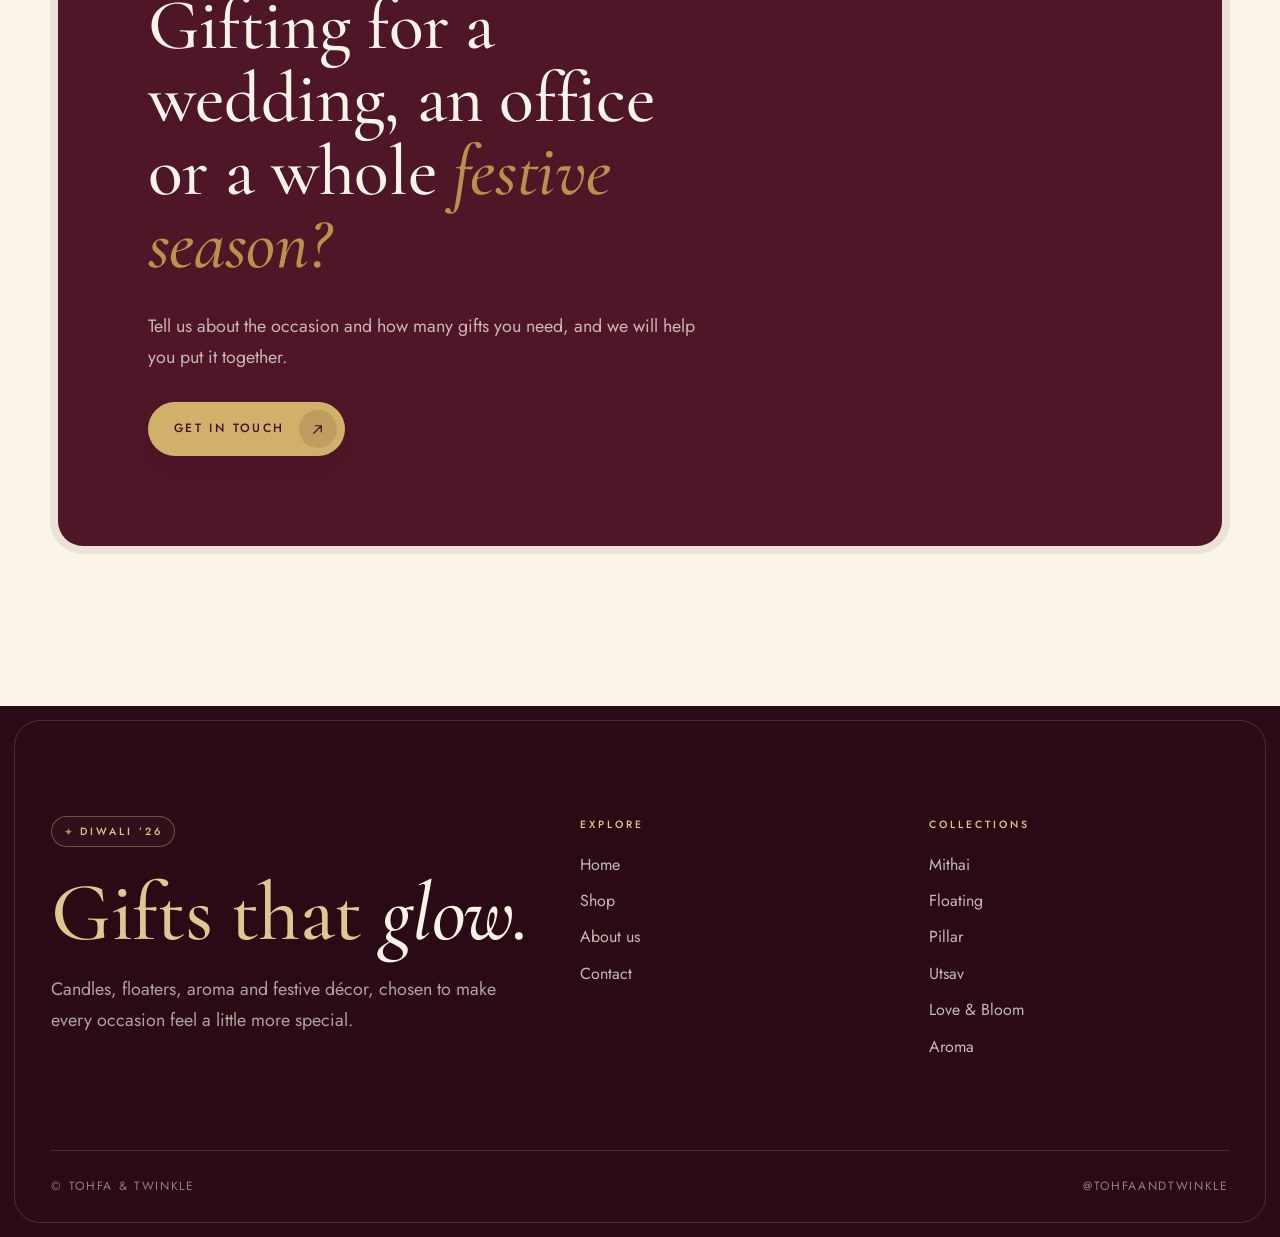
==== commit b49f098b: "Rewrite site copy to be warmer; remove text from Ladoo photo Co-Authored-By: Claude Sonnet 5.5 <nore" ====
--- a/about.html
+++ b/about.html
@@ -41,8 +41,8 @@
   <div class="wrap story">
     <div>
       <span class="eyebrow rv"><svg class="spark" viewBox="0 0 24 24" fill="currentColor" aria-hidden="true"><path d="M12 1.5C12.7 6.7 14.5 9.9 17.6 11.2C19.2 11.9 21 12.2 22.5 12.5C17.2 13.4 14.1 15.2 12.9 18.3C12.3 19.8 12 21.5 11.7 23C10.8 17.7 9 14.6 5.900 13.400C4.400 12.800 2.700 12.500 1.500 12.300C6.800 11.400 9.900 9.600 11.100 6.500C11.700 5 12 3.200 12 1.500Z"/></svg>Our name</span>
-      <p class="bigq rv" style="--i:1;margin-top:26px">We choose candles, floaters and aroma sets that make every occasion &mdash; from <em>Diwali</em> to <em>date night</em> &mdash; feel a little more special.</p>
-      <p class="lede rv" style="--i:2;margin-top:34px">Everything we offer is curated, boxed and ready to give. Mithai candles that look like the real thing. Roses that float across a rangoli. Hand-painted flower tealights, each a little piece of art. We keep the range small on purpose, so every piece earns its place.</p>
+      <p class="bigq rv" style="--i:1;margin-top:26px">We choose candles, floaters and aroma sets that make every occasion, from <em>Diwali</em> to <em>date night</em>, feel a little more special.</p>
+      <p class="lede rv" style="--i:2;margin-top:34px">Everything we offer is chosen with care, boxed and ready to give. Mithai candles that look like the real thing. Roses that float on water. Hand-painted flower tealights, each one a little piece of art.</p>
     </div>
     <div class="collage rv" style="--i:1" aria-hidden="true">
       <div class="arch a1"><img src="img/phool.jpg" alt="" loading="lazy" width="750" height="1000"></div>
@@ -60,11 +60,11 @@
     <div class="values">
       <div class="bezel on-dark rv" style="padding:7px"><div class="core val tall" style="border-radius:calc(2rem - 7px);box-shadow:none">
         <span class="num">01</span>
-        <div><h3>Made to be given.</h3><p>Window boxes, clear gift boxes, twine and ribbon. Every set arrives ready to hand over, and a handwritten note can ride along on any Love &amp; Bloom gift.</p></div>
+        <div><h3>Made to be given.</h3><p>Window boxes, clear gift boxes and twine. Every set arrives ready to hand over, and we can add a handwritten note to any Love &amp; Bloom gift.</p></div>
       </div></div>
       <div class="col">
         <div class="bezel rv" style="--i:1"><div class="core val"><span class="num">02</span><h3>Handcrafted heart</h3><p>Jute-wrapped terracotta, hand-painted petals, sculpted roses. The Utsav Collection celebrates festive d&eacute;cor with real craft in it.</p></div></div>
-        <div class="bezel rv" style="--i:2"><div class="core val"><span class="num">03</span><h3>Four tiers, one standard</h3><p>Essential, Classic, Premium and Signature, so you can find the right gift for the person and the budget.</p></div></div>
+        <div class="bezel rv" style="--i:2"><div class="core val"><span class="num">03</span><h3>A gift for every budget</h3><p>Our four tiers, Essential, Classic, Premium and Signature, help you find the right gift for the person and the occasion.</p></div></div>
       </div>
     </div>
   </div>
@@ -85,8 +85,8 @@
   <div class="wrap">
     <div class="bezel on-dark rv" style="padding:7px;background:rgba(61,17,31,.08)"><div class="core on-dark" style="background:var(--ox-800);padding:clamp(40px,7vw,100px);display:grid;gap:30px;justify-items:start;border-radius:calc(2rem - 7px);box-shadow:none">
       <span class="eyebrow dark"><svg class="spark" viewBox="0 0 24 24" fill="currentColor" aria-hidden="true"><path d="M12 1.5C12.7 6.7 14.5 9.9 17.6 11.2C19.2 11.9 21 12.2 22.5 12.5C17.2 13.4 14.1 15.2 12.9 18.3C12.3 19.8 12 21.5 11.7 23C10.8 17.7 9 14.6 5.900 13.400C4.400 12.800 2.700 12.500 1.500 12.300C6.800 11.400 9.900 9.600 11.100 6.500C11.700 5 12 3.200 12 1.500Z"/></svg>Bulk, hamper &amp; corporate</span>
-      <h2 class="display-l" style="max-width:16ch">Gifting for a whole <em class="gold-i">festive season?</em></h2>
-      <p class="lede">Tell us the occasion and the numbers. We will help you put it together.</p>
+      <h2 class="display-l" style="max-width:16ch">Gifting for a wedding, an office or a whole <em class="gold-i">festive season?</em></h2>
+      <p class="lede">Tell us about the occasion and how many gifts you need, and we will help you put it together.</p>
       <a class="btn gold" href="contact.html"><span>Get in touch</span><span class="ic"><svg viewBox="0 0 16 16" fill="none" stroke="currentColor" stroke-width="1.3" stroke-linecap="round" stroke-linejoin="round" aria-hidden="true"><path d="M4 12L12 4M5.500 4H12v6.500"/></svg></span></a>
     </div></div>
   </div>
